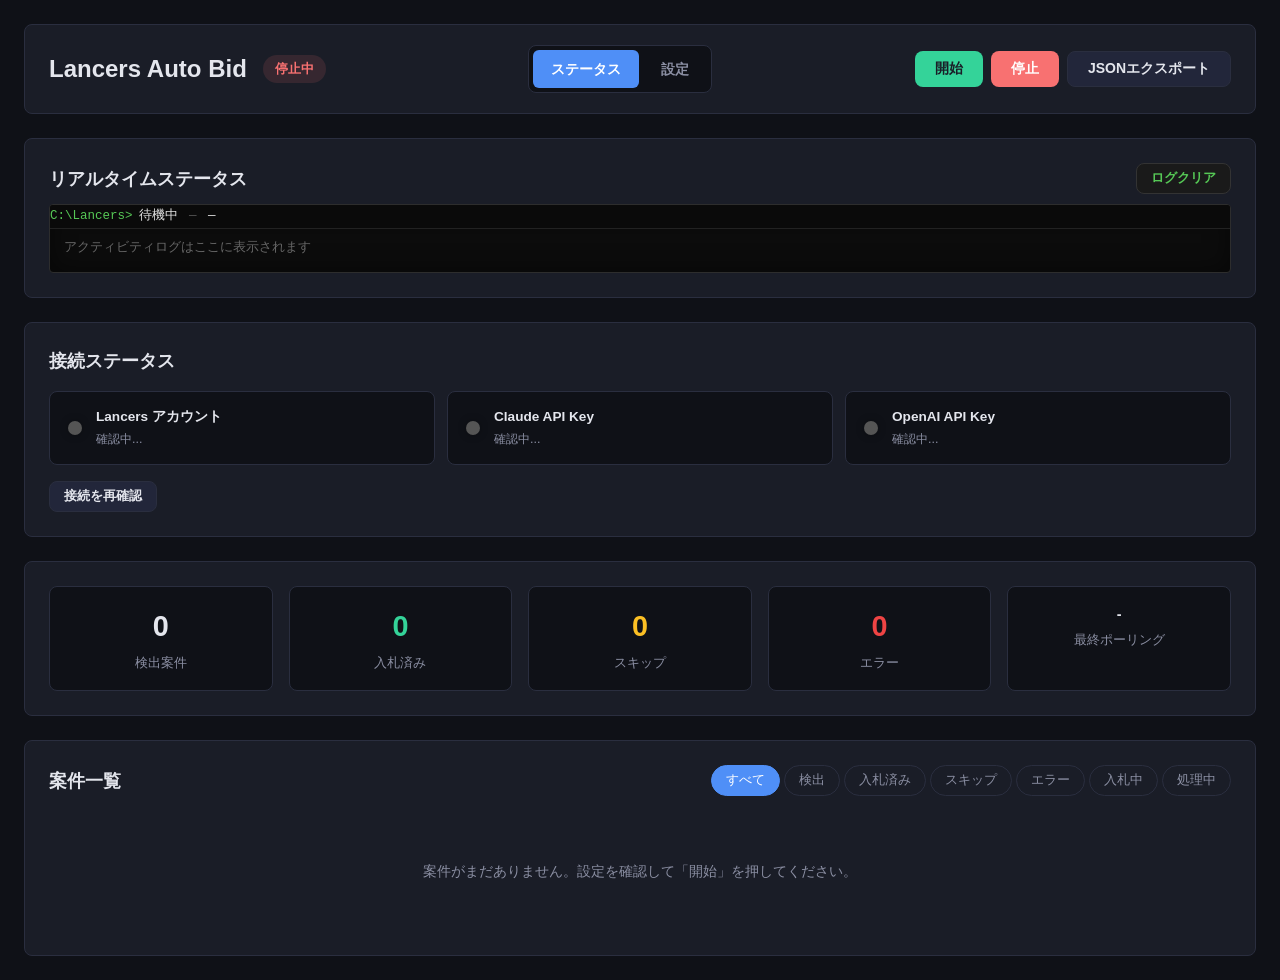
==== lancers-auto-bid/dashboard/status.html @ 1cc1888b "first commit" ====
<!DOCTYPE html>
<html lang="ja">
<head>
  <meta charset="UTF-8">
  <meta name="viewport" content="width=device-width, initial-scale=1.0">
  <title>ステータス - Lancers Auto Bid</title>
  <link rel="stylesheet" href="dashboard.css">
</head>
<body>
  <div class="app">
    <header class="header">
      <div class="header-left">
        <h1>Lancers Auto Bid</h1>
        <span class="status-badge" id="statusBadge">停止中</span>
      </div>
      <nav class="main-nav">
        <a href="status.html" class="nav-link active">ステータス</a>
        <a href="settings.html" class="nav-link">設定</a>
      </nav>
      <div class="header-actions">
        <button class="btn btn-success" id="startBtn">開始</button>
        <button class="btn btn-danger" id="stopBtn">停止</button>
        <button class="btn btn-secondary" id="exportBtn">JSONエクスポート</button>
      </div>
    </header>

    <main class="main">
      <section class="panel runtime-panel">
        <div class="terminal-header">
          <h2>リアルタイムステータス</h2>
          <button class="btn btn-sm btn-terminal-clear" id="clearLogBtn" title="表示のみクリア（DBには保存）">ログクリア</button>
        </div>
        <div class="cmd-terminal" id="cmdTerminal">
          <div class="cmd-line cmd-status-line" id="runtimeLine">
            <span class="cmd-prompt">C:\Lancers&gt;</span>
            <span class="cmd-status-text">
              <span class="runtime-phase" id="runtimePhase">待機中</span>
              <span class="cmd-sep">—</span>
              <span class="runtime-message" id="runtimeMessage">—</span>
            </span>
          </div>
          <div class="cmd-log" id="activityLog">
            <div class="cmd-line cmd-empty">アクティビティログはここに表示されます</div>
          </div>
        </div>
      </section>

      <section class="panel connection-panel">
        <h2>接続ステータス</h2>
        <div class="connection-grid">
          <div class="connection-item" id="connLancers">
            <span class="connection-light"></span>
            <div class="connection-info">
              <span class="connection-label">Lancers アカウント</span>
              <span class="connection-status-text">確認中...</span>
            </div>
          </div>
          <div class="connection-item" id="connClaude">
            <span class="connection-light"></span>
            <div class="connection-info">
              <span class="connection-label">Claude API Key</span>
              <span class="connection-status-text">確認中...</span>
            </div>
          </div>
          <div class="connection-item" id="connOpenai">
            <span class="connection-light"></span>
            <div class="connection-info">
              <span class="connection-label">OpenAI API Key</span>
              <span class="connection-status-text">確認中...</span>
            </div>
          </div>
        </div>
        <div class="poll-error" id="pollError" hidden></div>
        <button class="btn btn-secondary btn-sm" id="refreshConnBtn">接続を再確認</button>
      </section>

      <section class="panel stats-panel">
        <div class="stat-card">
          <span class="stat-value" id="totalProjects">0</span>
          <span class="stat-label">検出案件</span>
        </div>
        <div class="stat-card stat-success">
          <span class="stat-value" id="bidCount">0</span>
          <span class="stat-label">入札済み</span>
        </div>
        <div class="stat-card stat-warning">
          <span class="stat-value" id="skipCount">0</span>
          <span class="stat-label">スキップ</span>
        </div>
        <div class="stat-card stat-error">
          <span class="stat-value" id="errorCount">0</span>
          <span class="stat-label">エラー</span>
        </div>
        <div class="stat-card">
          <span class="stat-value stat-small" id="lastPoll">-</span>
          <span class="stat-label">最終ポーリング</span>
        </div>
      </section>

      <section class="panel projects-panel">
        <div class="panel-header">
          <h2>案件一覧</h2>
          <div class="filter-tabs">
            <button class="filter-tab active" data-filter="all">すべて</button>
            <button class="filter-tab" data-filter="detected">検出</button>
            <button class="filter-tab" data-filter="bid_submitted">入札済み</button>
            <button class="filter-tab" data-filter="skipped">スキップ</button>
            <button class="filter-tab" data-filter="error">エラー</button>
            <button class="filter-tab" data-filter="bidding">入札中</button>
            <button class="filter-tab" data-filter="processing">処理中</button>
          </div>
        </div>
        <div class="projects-list" id="projectsList">
          <div class="empty-state">案件がまだありません。設定を確認して「開始」を押してください。</div>
        </div>
      </section>
    </main>
  </div>

  <div class="modal-overlay" id="modalOverlay">
    <div class="modal">
      <div class="modal-header">
        <h3 id="modalTitle">案件詳細</h3>
        <button class="modal-close" id="modalClose">&times;</button>
      </div>
      <div class="modal-body" id="modalBody"></div>
    </div>
  </div>

  <script type="module" src="status.js"></script>
</body>
</html>
---- lancers-auto-bid/dashboard/dashboard.css ----
*,
*::before,
*::after {
  box-sizing: border-box;
  margin: 0;
  padding: 0;
}

:root {
  --bg: #0f1117;
  --surface: #1a1d27;
  --surface-hover: #22263a;
  --border: #2a2e3f;
  --text: #e4e6ed;
  --text-muted: #8b8fa3;
  --primary: #4f8ff7;
  --primary-hover: #3a7de0;
  --success: #34d399;
  --success-bg: rgba(52, 211, 153, 0.12);
  --warning: #fbbf24;
  --warning-bg: rgba(251, 191, 36, 0.12);
  --danger: #f87171;
  --danger-bg: rgba(248, 113, 113, 0.12);
  --error: #ef4444;
  --error-bg: rgba(239, 68, 68, 0.12);
  --radius: 8px;
  --shadow: 0 4px 24px rgba(0, 0, 0, 0.3);
}

body {
  font-family: -apple-system, BlinkMacSystemFont, 'Segoe UI', 'Hiragino Sans', 'Noto Sans JP', sans-serif;
  background: var(--bg);
  color: var(--text);
  line-height: 1.6;
  min-height: 100vh;
}

.app {
  max-width: 1400px;
  margin: 0 auto;
  padding: 24px;
}

.header {
  display: flex;
  justify-content: space-between;
  align-items: center;
  flex-wrap: wrap;
  gap: 12px;
  padding: 20px 24px;
  background: var(--surface);
  border-radius: var(--radius);
  border: 1px solid var(--border);
  margin-bottom: 24px;
}

.main-nav {
  display: flex;
  gap: 4px;
  background: var(--bg);
  padding: 4px;
  border-radius: var(--radius);
  border: 1px solid var(--border);
}

.nav-link {
  padding: 8px 18px;
  border-radius: 6px;
  text-decoration: none;
  color: var(--text-muted);
  font-size: 0.875rem;
  font-weight: 600;
  transition: all 0.15s;
}

.nav-link:hover {
  color: var(--text);
  background: var(--surface-hover);
}

.nav-link.active {
  background: var(--primary);
  color: #fff;
}

.settings-main {
  gap: 20px;
}

.settings-section h2 {
  margin-bottom: 4px;
}

.section-desc {
  font-size: 0.85rem;
  color: var(--text-muted);
  margin-bottom: 16px;
}

.connection-panel h2 {
  margin-bottom: 16px;
}

.connection-grid {
  display: grid;
  grid-template-columns: repeat(auto-fit, minmax(220px, 1fr));
  gap: 12px;
  margin-bottom: 16px;
}

.connection-item {
  display: flex;
  align-items: center;
  gap: 14px;
  padding: 14px 18px;
  background: var(--bg);
  border: 1px solid var(--border);
  border-radius: var(--radius);
}

.connection-light {
  width: 14px;
  height: 14px;
  border-radius: 50%;
  background: #555;
  flex-shrink: 0;
  box-shadow: 0 0 8px rgba(0,0,0,0.3);
  transition: all 0.3s;
}

.connection-light.connected {
  background: var(--success);
  box-shadow: 0 0 12px rgba(52, 211, 153, 0.6);
}

.connection-light.disconnected {
  background: var(--danger);
  box-shadow: 0 0 8px rgba(248, 113, 113, 0.4);
}

.connection-info {
  display: flex;
  flex-direction: column;
  gap: 2px;
  min-width: 0;
}

.connection-label {
  font-size: 0.85rem;
  font-weight: 600;
  color: var(--text);
}

.connection-status-text {
  font-size: 0.78rem;
  color: var(--text-muted);
}

.connection-status-text.connected-text {
  color: var(--success);
  font-weight: 600;
}

.poll-error {
  padding: 10px 14px;
  background: var(--error-bg);
  border: 1px solid rgba(239, 68, 68, 0.3);
  border-radius: var(--radius);
  color: var(--error);
  font-size: 0.85rem;
  margin-bottom: 12px;
}

.input-with-status {
  display: flex;
  flex-direction: column;
  gap: 8px;
}

.inline-connection {
  display: flex;
  align-items: center;
  gap: 8px;
  font-size: 0.8rem;
}

.inline-connection .connection-light {
  width: 10px;
  height: 10px;
}

.api-test-result {
  grid-column: 1 / -1;
  padding: 12px 16px;
  border-radius: var(--radius);
  font-size: 0.85rem;
  margin-top: 4px;
}

.api-test-result.success {
  background: var(--success-bg);
  color: var(--success);
  border: 1px solid rgba(52, 211, 153, 0.3);
}

.api-test-result.error {
  background: var(--error-bg);
  color: var(--error);
  border: 1px solid rgba(239, 68, 68, 0.3);
}

.form-group.full-width .btn-secondary {
  margin-right: 8px;
  margin-bottom: 4px;
}

.project-status.detected { background: #a78bfa; }
.project-badge.detected {
  background: rgba(167, 139, 250, 0.15);
  color: #a78bfa;
}

.header-left {
  display: flex;
  align-items: center;
  gap: 16px;
}

.header h1 {
  font-size: 1.5rem;
  font-weight: 700;
}

.status-badge {
  padding: 4px 12px;
  border-radius: 20px;
  font-size: 0.8rem;
  font-weight: 600;
  background: var(--danger-bg);
  color: var(--danger);
}

.status-badge.running {
  background: var(--success-bg);
  color: var(--success);
}

.header-actions {
  display: flex;
  gap: 8px;
}

.btn {
  padding: 8px 20px;
  border: none;
  border-radius: var(--radius);
  font-size: 0.875rem;
  font-weight: 600;
  cursor: pointer;
  transition: all 0.15s;
}

.btn-primary { background: var(--primary); color: #fff; }
.btn-primary:hover { background: var(--primary-hover); }
.btn-success { background: var(--success); color: #1a1d27; }
.btn-success:hover { opacity: 0.9; }
.btn-danger { background: var(--danger); color: #fff; }
.btn-danger:hover { opacity: 0.9; }
.btn-secondary {
  background: var(--surface-hover);
  color: var(--text);
  border: 1px solid var(--border);
}
.btn-secondary:hover { background: var(--border); }

.main {
  display: flex;
  flex-direction: column;
  gap: 24px;
}

.panel {
  background: var(--surface);
  border: 1px solid var(--border);
  border-radius: var(--radius);
  padding: 24px;
}

.panel h2 {
  font-size: 1.1rem;
  margin-bottom: 16px;
  color: var(--text);
}

.form-grid {
  display: grid;
  grid-template-columns: 1fr 1fr;
  gap: 16px;
}

.form-group {
  display: flex;
  flex-direction: column;
  gap: 6px;
}

.form-group.full-width {
  grid-column: 1 / -1;
}

.form-group label {
  font-size: 0.85rem;
  color: var(--text-muted);
  font-weight: 500;
}

.form-group input,
.form-group select,
.form-group textarea {
  padding: 10px 12px;
  background: var(--bg);
  border: 1px solid var(--border);
  border-radius: var(--radius);
  color: var(--text);
  font-size: 0.875rem;
  font-family: inherit;
  resize: vertical;
}

.form-group input:focus,
.form-group select:focus,
.form-group textarea:focus {
  outline: none;
  border-color: var(--primary);
  box-shadow: 0 0 0 3px rgba(79, 143, 247, 0.2);
}

.textarea-links {
  min-height: 160px;
  font-family: 'Consolas', 'Monaco', 'Courier New', monospace;
  line-height: 1.5;
}

.field-hint {
  font-size: 0.78rem;
  color: var(--text-muted);
}

.stats-panel {
  display: flex;
  gap: 16px;
  flex-wrap: wrap;
}

.stat-card {
  flex: 1;
  min-width: 140px;
  padding: 16px 20px;
  background: var(--bg);
  border-radius: var(--radius);
  border: 1px solid var(--border);
  text-align: center;
}

.stat-value {
  display: block;
  font-size: 1.8rem;
  font-weight: 700;
  color: var(--text);
}

.stat-value.stat-small {
  font-size: 0.9rem;
}

.stat-label {
  font-size: 0.8rem;
  color: var(--text-muted);
}

.stat-success .stat-value { color: var(--success); }
.stat-warning .stat-value { color: var(--warning); }
.stat-error .stat-value { color: var(--error); }

.panel-header {
  display: flex;
  justify-content: space-between;
  align-items: center;
  margin-bottom: 16px;
}

.panel-header h2 {
  margin-bottom: 0;
}

.filter-tabs {
  display: flex;
  gap: 4px;
}

.filter-tab {
  padding: 6px 14px;
  background: transparent;
  border: 1px solid var(--border);
  border-radius: 20px;
  color: var(--text-muted);
  font-size: 0.8rem;
  cursor: pointer;
  transition: all 0.15s;
}

.filter-tab:hover {
  background: var(--surface-hover);
  color: var(--text);
}

.filter-tab.active {
  background: var(--primary);
  border-color: var(--primary);
  color: #fff;
}

.projects-list {
  display: flex;
  flex-direction: column;
  gap: 8px;
  max-height: 600px;
  overflow-y: auto;
}

.project-item {
  display: flex;
  align-items: center;
  gap: 16px;
  padding: 14px 18px;
  background: var(--bg);
  border: 1px solid var(--border);
  border-radius: var(--radius);
  cursor: pointer;
  transition: all 0.15s;
}

.project-item:hover {
  background: var(--surface-hover);
  border-color: var(--primary);
}

.project-item.active-project {
  background: rgba(79, 143, 247, 0.08);
  border-color: var(--primary);
  box-shadow: 0 0 0 1px var(--primary);
}

.project-item.active-project .project-title {
  color: var(--primary);
}

.project-status {
  flex-shrink: 0;
  width: 10px;
  height: 10px;
  border-radius: 50%;
}

.project-status.bid_submitted { background: var(--success); }
.project-status.skipped { background: var(--warning); }
.project-status.error { background: var(--error); }
.project-status.processing,
.project-status.bidding { background: var(--primary); animation: pulse 1.5s infinite; }

@keyframes pulse {
  0%, 100% { opacity: 1; }
  50% { opacity: 0.4; }
}

.project-info {
  flex: 1;
  min-width: 0;
}

.project-title {
  font-weight: 600;
  font-size: 0.9rem;
  white-space: nowrap;
  overflow: hidden;
  text-overflow: ellipsis;
}

.project-meta {
  font-size: 0.78rem;
  color: var(--text-muted);
  margin-top: 2px;
}

.project-badge {
  flex-shrink: 0;
  padding: 3px 10px;
  border-radius: 12px;
  font-size: 0.75rem;
  font-weight: 600;
}

.project-badge.bid_submitted {
  background: var(--success-bg);
  color: var(--success);
}

.project-badge.skipped {
  background: var(--warning-bg);
  color: var(--warning);
}

.project-badge.error {
  background: var(--error-bg);
  color: var(--error);
}

.project-badge.processing,
.project-badge.bidding {
  background: rgba(79, 143, 247, 0.12);
  color: var(--primary);
}

.empty-state {
  text-align: center;
  padding: 48px 24px;
  color: var(--text-muted);
  font-size: 0.9rem;
}

.modal-overlay {
  display: none;
  position: fixed;
  inset: 0;
  background: rgba(0, 0, 0, 0.6);
  z-index: 1000;
  align-items: center;
  justify-content: center;
  padding: 24px;
}

.modal-overlay.active {
  display: flex;
}

.modal {
  background: var(--surface);
  border: 1px solid var(--border);
  border-radius: 12px;
  width: 100%;
  max-width: 720px;
  max-height: 80vh;
  display: flex;
  flex-direction: column;
  box-shadow: var(--shadow);
}

.modal-header {
  display: flex;
  justify-content: space-between;
  align-items: center;
  padding: 20px 24px;
  border-bottom: 1px solid var(--border);
}

.modal-header h3 {
  font-size: 1rem;
  font-weight: 600;
}

.modal-close {
  background: none;
  border: none;
  color: var(--text-muted);
  font-size: 1.5rem;
  cursor: pointer;
  padding: 0 4px;
  line-height: 1;
}

.modal-close:hover {
  color: var(--text);
}

.modal-body {
  padding: 24px;
  overflow-y: auto;
  font-size: 0.875rem;
  line-height: 1.8;
}

.modal-body .detail-row {
  margin-bottom: 16px;
}

.modal-body .detail-label {
  font-size: 0.78rem;
  color: var(--text-muted);
  font-weight: 600;
  text-transform: uppercase;
  letter-spacing: 0.05em;
  margin-bottom: 4px;
}

.modal-body .detail-value {
  color: var(--text);
}

.modal-body .bid-document {
  background: var(--bg);
  border: 1px solid var(--border);
  border-radius: var(--radius);
  padding: 16px;
  white-space: pre-wrap;
  max-height: 400px;
  overflow-y: auto;
  font-size: 0.85rem;
}

.modal-body .skip-reason {
  background: var(--warning-bg);
  border: 1px solid rgba(251, 191, 36, 0.3);
  border-radius: var(--radius);
  padding: 16px;
  color: var(--warning);
}

.modal-body a {
  color: var(--primary);
  text-decoration: none;
}

.modal-body a:hover {
  text-decoration: underline;
}

.runtime-panel h2 {
  margin-bottom: 0;
}

.terminal-header {
  display: flex;
  align-items: center;
  justify-content: space-between;
  margin-bottom: 10px;
}

.btn-terminal-clear {
  background: #1a1a1a;
  color: #56c856;
  border: 1px solid #333;
  font-family: 'Consolas', 'Courier New', monospace;
}

.btn-terminal-clear:hover {
  background: #252525;
  color: #7fff7f;
}

.cmd-terminal {
  background: #0c0c0c;
  border: 1px solid #2d2d2d;
  border-radius: 4px;
  font-family: 'Consolas', 'Courier New', monospace;
  font-size: 12.5px;
  line-height: 1.5;
  max-height: 340px;
  overflow: hidden;
  display: flex;
  flex-direction: column;
  box-shadow: inset 0 0 24px rgba(0, 0, 0, 0.5);
}

.cmd-status-line {
  padding: 10px 14px;
  border-bottom: 1px solid #222;
  background: #0a0a0a;
  flex-shrink: 0;
}

.cmd-log {
  flex: 1;
  overflow-y: auto;
  padding: 8px 14px 12px;
}

.cmd-line {
  display: flex;
  flex-wrap: wrap;
  gap: 6px;
  padding: 2px 0;
  color: #cccccc;
}

.cmd-line.cmd-empty {
  color: #666;
  padding-left: 0;
}

.cmd-prompt {
  color: #56c856;
  flex-shrink: 0;
  user-select: none;
}

.cmd-time {
  color: #888;
  flex-shrink: 0;
}

.cmd-text {
  color: #cccccc;
  word-break: break-all;
}

.cmd-sep {
  color: #555;
  margin: 0 4px;
}

.cmd-status-text {
  color: #e0e0e0;
}

.cmd-terminal.phase-polling .runtime-phase { color: #6eb5ff; }
.cmd-terminal.phase-processing .runtime-phase,
.cmd-terminal.phase-analyzing .runtime-phase,
.cmd-terminal.phase-bidding .runtime-phase,
.cmd-terminal.phase-filtering .runtime-phase { color: #fbbf24; }
.cmd-terminal.phase-error .runtime-phase { color: #ff6b6b; }
.cmd-terminal.phase-idle .runtime-phase { color: #56c856; }

.cmd-line.type-bid .cmd-text { color: #56c856; }
.cmd-line.type-error .cmd-text { color: #ff6b6b; }
.cmd-line.type-error_recovery .cmd-text { color: #ffb347; }
.cmd-line.type-skip .cmd-text,
.cmd-line.type-skip_proposals .cmd-text { color: #fbbf24; }
.cmd-line.type-system .cmd-text { color: #aaa; }

/* legacy - keep for compatibility */
.runtime-banner {
  display: none;
}

.activity-log {
  max-height: 220px;
  overflow-y: auto;
  display: flex;
  flex-direction: column;
  gap: 4px;
}

.activity-item {
  display: flex;
  gap: 10px;
  padding: 8px 12px;
  background: var(--bg);
  border-radius: 6px;
  font-size: 0.8rem;
  border-left: 3px solid var(--border);
}

.activity-item.type-bid { border-left-color: var(--success); }
.activity-item.type-error { border-left-color: var(--error); }
.activity-item.type-skip,
.activity-item.type-skip_proposals { border-left-color: var(--warning); }
.activity-item.type-system { border-left-color: var(--primary); }

.activity-time {
  color: var(--text-muted);
  white-space: nowrap;
  font-size: 0.75rem;
}

.activity-text {
  color: var(--text);
  flex: 1;
}

.btn-sm {
  padding: 6px 14px;
  font-size: 0.8rem;
}

@media (max-width: 768px) {
  .header {
    flex-direction: column;
    gap: 16px;
  }

  .form-grid {
    grid-template-columns: 1fr;
  }

  .stats-panel {
    flex-direction: column;
  }

  .panel-header {
    flex-direction: column;
    gap: 12px;
    align-items: flex-start;
  }
}
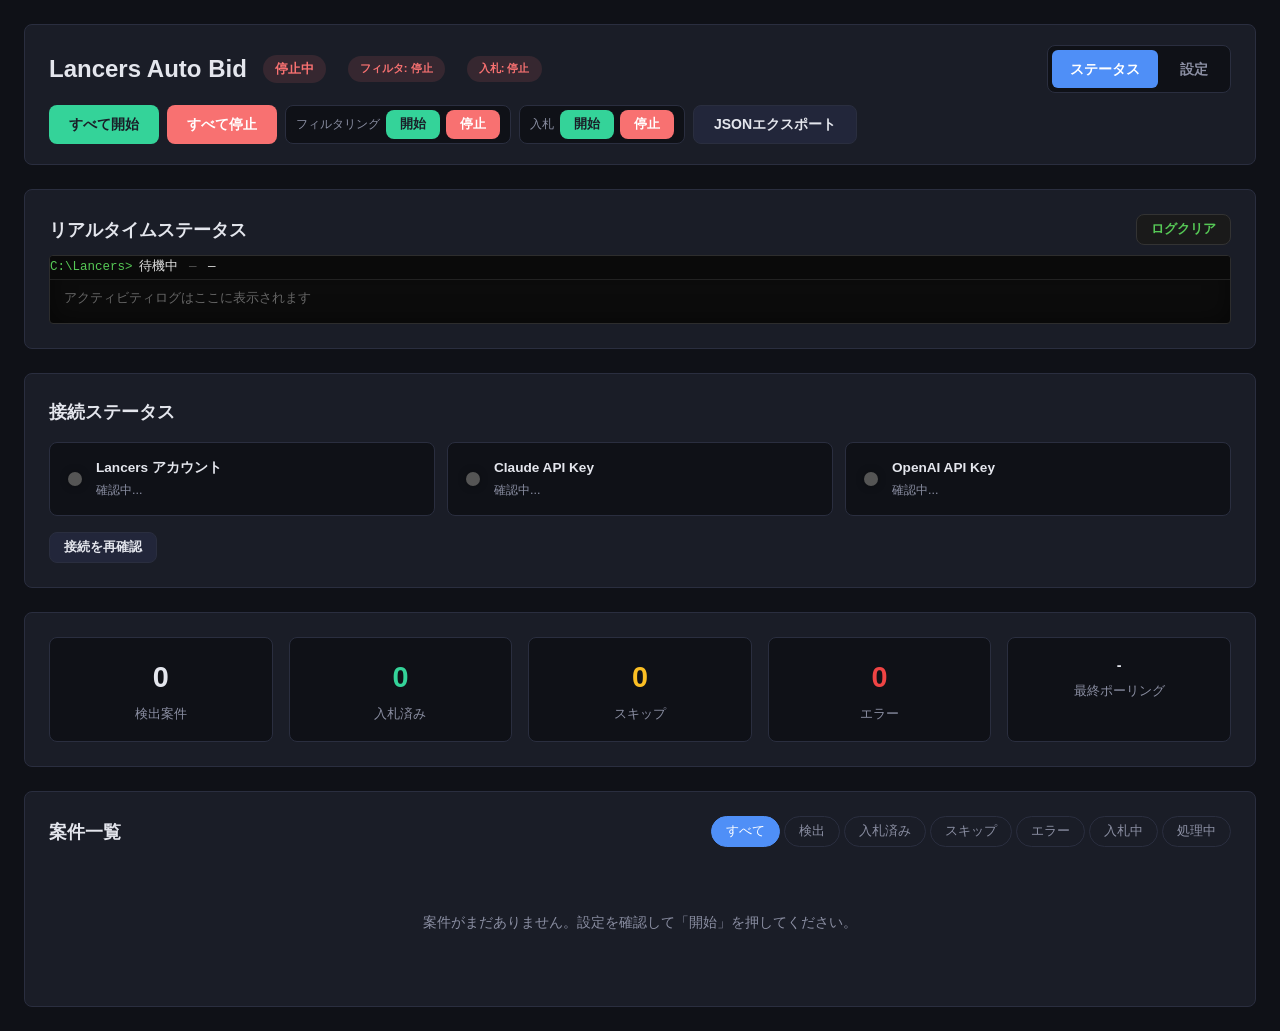
==== commit 350eaf60: "Fix Lancers auto-bid filtering and React form automation. Align bidding with current Lancers DOM sel" ====
--- a/lancers-auto-bid/dashboard/status.html
+++ b/lancers-auto-bid/dashboard/status.html
@@ -12,14 +12,26 @@
       <div class="header-left">
         <h1>Lancers Auto Bid</h1>
         <span class="status-badge" id="statusBadge">停止中</span>
+        <span class="status-badge status-filter" id="filterBadge">フィルタ: 停止</span>
+        <span class="status-badge status-bid" id="bidBadge">入札: 停止</span>
       </div>
       <nav class="main-nav">
         <a href="status.html" class="nav-link active">ステータス</a>
         <a href="settings.html" class="nav-link">設定</a>
       </nav>
       <div class="header-actions">
-        <button class="btn btn-success" id="startBtn">開始</button>
-        <button class="btn btn-danger" id="stopBtn">停止</button>
+        <button class="btn btn-success" id="startAllBtn">すべて開始</button>
+        <button class="btn btn-danger" id="stopAllBtn">すべて停止</button>
+        <div class="control-group">
+          <span class="control-label">フィルタリング</span>
+          <button class="btn btn-success btn-sm" id="startFilterBtn">開始</button>
+          <button class="btn btn-danger btn-sm" id="stopFilterBtn">停止</button>
+        </div>
+        <div class="control-group">
+          <span class="control-label">入札</span>
+          <button class="btn btn-success btn-sm" id="startBidBtn">開始</button>
+          <button class="btn btn-danger btn-sm" id="stopBidBtn">停止</button>
+        </div>
         <button class="btn btn-secondary" id="exportBtn">JSONエクスポート</button>
       </div>
     </header>
--- a/lancers-auto-bid/dashboard/dashboard.css
+++ b/lancers-auto-bid/dashboard/dashboard.css
@@ -782,6 +782,70 @@
   font-size: 0.8rem;
 }
 
+.control-group {
+  display: flex;
+  align-items: center;
+  gap: 6px;
+  padding: 4px 10px;
+  background: var(--bg);
+  border-radius: 8px;
+  border: 1px solid var(--border);
+}
+
+.control-label {
+  font-size: 0.75rem;
+  color: var(--text-muted);
+  white-space: nowrap;
+}
+
+.status-badge.status-filter,
+.status-badge.status-bid {
+  font-size: 0.7rem;
+  margin-left: 6px;
+}
+
+.status-badge.status-filter.running,
+.status-badge.status-bid.running {
+  background: rgba(52, 211, 153, 0.2);
+  color: var(--success);
+}
+
+.save-indicator {
+  font-size: 0.8rem;
+  color: var(--text-muted);
+  margin-right: 8px;
+}
+
+.save-indicator.dirty { color: var(--warning); }
+.save-indicator.saving { color: var(--primary); }
+.save-indicator.saved { color: var(--success); }
+
+.reference-images {
+  display: grid;
+  grid-template-columns: repeat(auto-fill, minmax(280px, 1fr));
+  gap: 16px;
+}
+
+.reference-images figure {
+  margin: 0;
+  background: var(--bg);
+  border-radius: 8px;
+  overflow: hidden;
+  border: 1px solid var(--border);
+}
+
+.reference-images img {
+  width: 100%;
+  height: auto;
+  display: block;
+}
+
+.reference-images figcaption {
+  padding: 8px 12px;
+  font-size: 0.75rem;
+  color: var(--text-muted);
+}
+
 @media (max-width: 768px) {
   .header {
     flex-direction: column;
